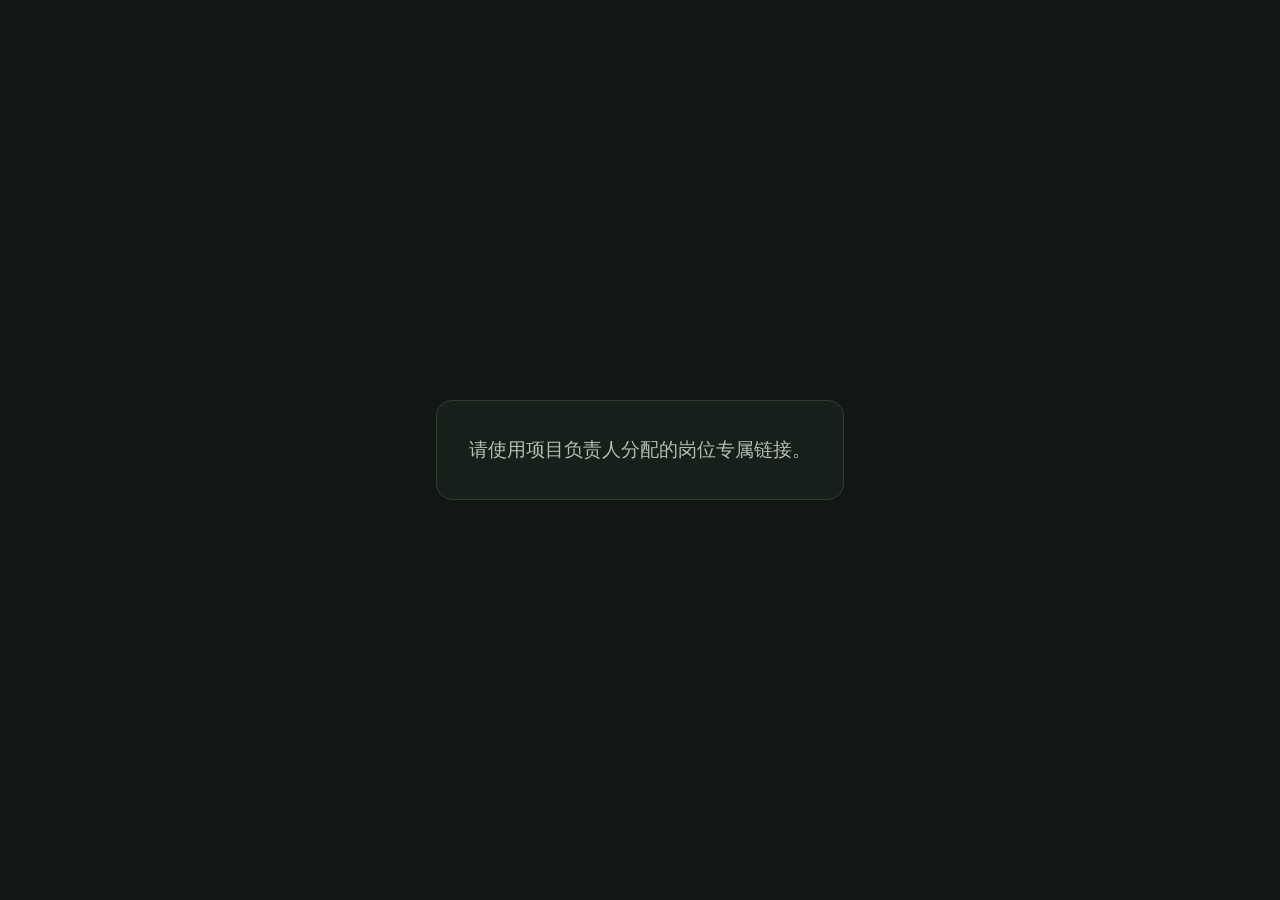
==== index.html @ b751314c "feat: publish FruitTrack Team Hub" ====
<!doctype html>
<html lang="zh-CN">
<head>
  <meta charset="utf-8">
  <meta name="viewport" content="width=device-width, initial-scale=1">
  <meta name="color-scheme" content="light dark">
  <title>FruitTrack Team Hub</title>
  <style>
    :root { color-scheme: light dark; font-family: "Segoe UI", "Microsoft YaHei", sans-serif; background: #111713; color: #edf2ee; }
    body { display: grid; min-height: 100vh; margin: 0; place-items: center; }
    main { max-width: 34rem; margin: 1.5rem; padding: 2rem; border: 1px solid #303d34; border-radius: 1rem; background: #171f1a; text-align: center; }
    p { margin: 0; color: #b1beb5; font-size: clamp(1rem, 2vw, 1.2rem); line-height: 1.8; }
  </style>
</head>
<body>
  <main>
    <p>请使用项目负责人分配的岗位专属链接。</p>
  </main>
</body>
</html>
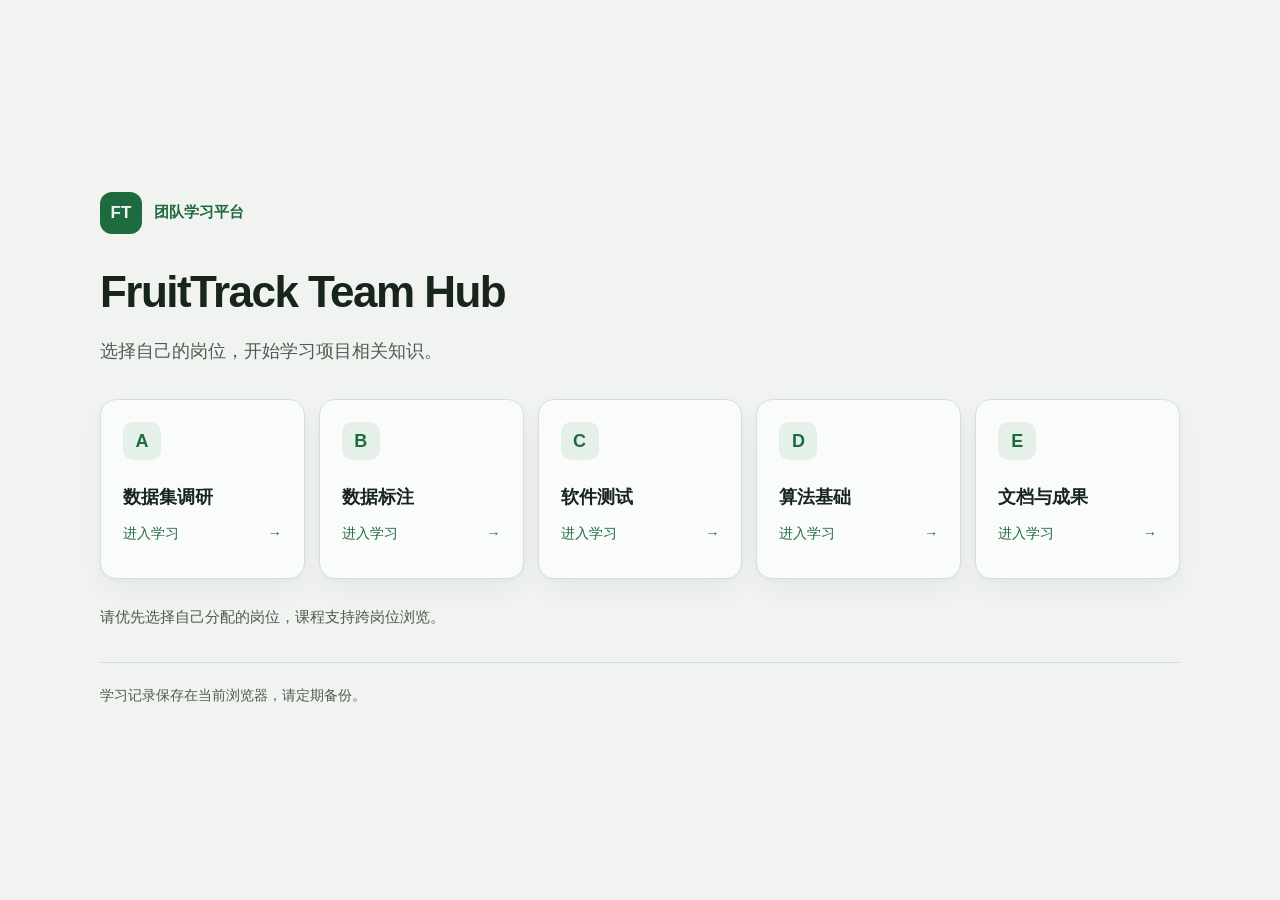
==== commit faec355d: "feat: add role selection homepage" ====
--- a/index.html
+++ b/index.html
@@ -4,17 +4,104 @@
   <meta charset="utf-8">
   <meta name="viewport" content="width=device-width, initial-scale=1">
   <meta name="color-scheme" content="light dark">
+  <meta name="description" content="FruitTrack 团队学习平台：选择岗位，学习项目相关知识。">
   <title>FruitTrack Team Hub</title>
   <style>
-    :root { color-scheme: light dark; font-family: "Segoe UI", "Microsoft YaHei", sans-serif; background: #111713; color: #edf2ee; }
-    body { display: grid; min-height: 100vh; margin: 0; place-items: center; }
-    main { max-width: 34rem; margin: 1.5rem; padding: 2rem; border: 1px solid #303d34; border-radius: 1rem; background: #171f1a; text-align: center; }
-    p { margin: 0; color: #b1beb5; font-size: clamp(1rem, 2vw, 1.2rem); line-height: 1.8; }
+    :root {
+      color-scheme: light;
+      --page: #f0f3f0;
+      --panel: #fafcfb;
+      --ink: #17251d;
+      --muted: #4d5c52;
+      --brand: #1f6b40;
+      --brand-soft: #e5f1e8;
+      --line: #d5dfd8;
+      --shadow: 0 2px 4px rgb(21 43 28 / 3%), 0 12px 28px rgb(21 43 28 / 4%);
+      font-family: "Segoe UI", "Microsoft YaHei UI", "Microsoft YaHei", sans-serif;
+      background: var(--page);
+      color: var(--ink);
+    }
+    * { box-sizing: border-box; }
+    body { display: grid; min-height: 100vh; min-height: 100svh; margin: 0; padding: 48px 24px; place-items: center; }
+    main { width: 100%; max-width: 1080px; min-width: 0; }
+    .brand { display: inline-flex; align-items: center; gap: 12px; margin-bottom: 32px; color: var(--brand); font-size: 15px; font-weight: 650; }
+    .brand-mark { display: grid; width: 42px; height: 42px; border-radius: 12px; background: var(--brand); color: var(--page); font-size: 17px; font-weight: 700; place-items: center; }
+    h1 { margin: 0; font-size: clamp(1.9rem, 4vw, 2.75rem); font-weight: 700; line-height: 1.2; letter-spacing: -.035em; overflow-wrap: anywhere; }
+    .welcome { margin: 16px 0 0; color: var(--muted); font-size: 18px; line-height: 1.8; }
+    .role-grid { display: grid; grid-template-columns: repeat(5, minmax(0, 1fr)); gap: 14px; margin: 32px 0 24px; }
+    .role-card { display: flex; min-width: 0; min-height: 180px; flex-direction: column; align-items: flex-start; padding: 22px; border: 1px solid var(--line); border-radius: 16px; background: var(--panel); box-shadow: var(--shadow); color: var(--ink); text-decoration: none; }
+    .role-letter { display: grid; width: 38px; height: 38px; margin-bottom: 24px; border-radius: 10px; background: var(--brand-soft); color: var(--brand); font-size: 18px; font-weight: 700; place-items: center; }
+    .role-name { font-size: 18px; font-weight: 650; line-height: 1.5; }
+    .role-action { display: flex; width: 100%; align-items: center; justify-content: space-between; gap: 12px; margin-top: 12px; color: var(--brand); font-size: 14px; line-height: 1.5; }
+    .role-card:hover { border-color: var(--brand); background: var(--brand-soft); }
+    .role-card:focus-visible { outline: 3px solid var(--brand); outline-offset: 4px; }
+    .guidance { margin: 0; color: var(--muted); font-size: 15px; line-height: 1.8; }
+    footer { margin-top: 32px; padding-top: 20px; border-top: 1px solid var(--line); }
+    footer p { margin: 0; color: var(--muted); font-size: 14px; line-height: 1.8; }
+    @media (max-width: 900px) {
+      .role-grid { grid-template-columns: repeat(3, minmax(0, 1fr)); }
+    }
+    @media (max-width: 600px) {
+      body { padding: 32px 20px; }
+      .brand { margin-bottom: 24px; }
+      .welcome { font-size: 16px; }
+      .role-grid { grid-template-columns: 1fr; gap: 12px; margin-top: 24px; }
+      .role-card { display: grid; min-height: 88px; grid-template-columns: 40px minmax(0, 1fr) auto; align-items: center; gap: 14px; padding: 18px; }
+      .role-letter { margin: 0; }
+      .role-name { font-size: 17px; }
+      .role-action { width: auto; margin: 0; }
+      .action-label { display: none; }
+      footer { margin-top: 24px; }
+    }
+    @media (prefers-color-scheme: dark) {
+      :root {
+        color-scheme: dark;
+        --page: #11171a;
+        --panel: #1d2529;
+        --ink: #e9efec;
+        --muted: #b5c0bb;
+        --brand: #9adbb6;
+        --brand-soft: #20372b;
+        --line: #3a474c;
+        --shadow: none;
+      }
+    }
+    @media (forced-colors: active) {
+      .role-card:focus-visible { outline-color: Highlight; }
+    }
   </style>
 </head>
 <body>
   <main>
-    <p>请使用项目负责人分配的岗位专属链接。</p>
+    <header>
+      <div class="brand"><span class="brand-mark" aria-hidden="true">FT</span><span>团队学习平台</span></div>
+      <h1>FruitTrack Team Hub</h1>
+      <p class="welcome">选择自己的岗位，开始学习项目相关知识。</p>
+    </header>
+    <nav class="role-grid" aria-label="岗位选择">
+      <a class="role-card" href="online/a/">
+        <span class="role-letter">A</span><span class="role-name">数据集调研</span>
+        <span class="role-action"><span class="action-label">进入学习</span><span aria-hidden="true">→</span></span>
+      </a>
+      <a class="role-card" href="online/b/">
+        <span class="role-letter">B</span><span class="role-name">数据标注</span>
+        <span class="role-action"><span class="action-label">进入学习</span><span aria-hidden="true">→</span></span>
+      </a>
+      <a class="role-card" href="online/c/">
+        <span class="role-letter">C</span><span class="role-name">软件测试</span>
+        <span class="role-action"><span class="action-label">进入学习</span><span aria-hidden="true">→</span></span>
+      </a>
+      <a class="role-card" href="online/d/">
+        <span class="role-letter">D</span><span class="role-name">算法基础</span>
+        <span class="role-action"><span class="action-label">进入学习</span><span aria-hidden="true">→</span></span>
+      </a>
+      <a class="role-card" href="online/e/">
+        <span class="role-letter">E</span><span class="role-name">文档与成果</span>
+        <span class="role-action"><span class="action-label">进入学习</span><span aria-hidden="true">→</span></span>
+      </a>
+    </nav>
+    <p class="guidance">请优先选择自己分配的岗位，课程支持跨岗位浏览。</p>
+    <footer><p>学习记录保存在当前浏览器，请定期备份。</p></footer>
   </main>
 </body>
 </html>
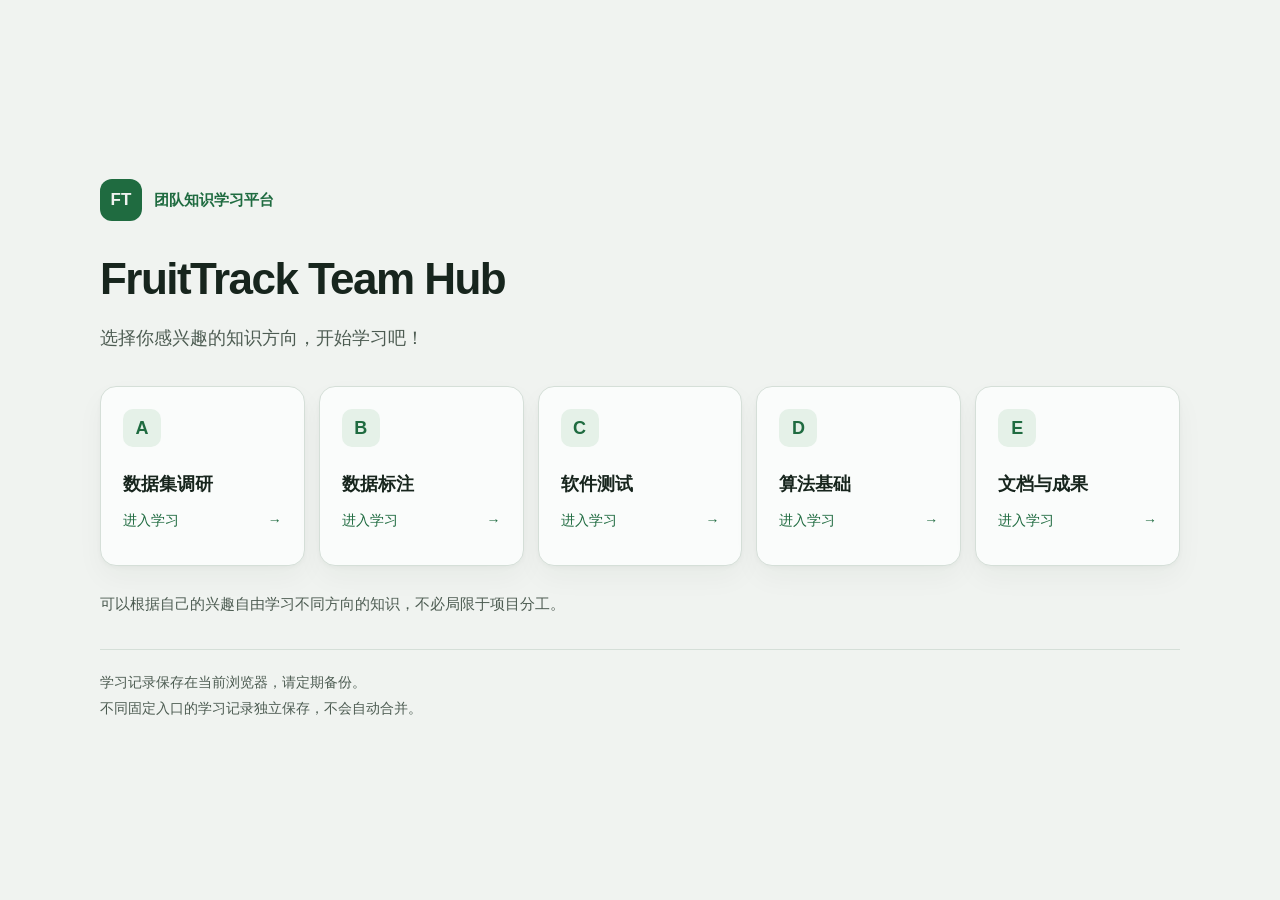
==== commit b86ebe8f: "docs: update homepage learning directions" ====
--- a/index.html
+++ b/index.html
@@ -4,7 +4,7 @@
   <meta charset="utf-8">
   <meta name="viewport" content="width=device-width, initial-scale=1">
   <meta name="color-scheme" content="light dark">
-  <meta name="description" content="FruitTrack 团队学习平台：选择岗位，学习项目相关知识。">
+  <meta name="description" content="FruitTrack 团队知识学习平台：选择感兴趣的知识方向，自由学习项目相关知识。">
   <title>FruitTrack Team Hub</title>
   <style>
     :root {
@@ -74,11 +74,11 @@
 <body>
   <main>
     <header>
-      <div class="brand"><span class="brand-mark" aria-hidden="true">FT</span><span>团队学习平台</span></div>
+      <div class="brand"><span class="brand-mark" aria-hidden="true">FT</span><span>团队知识学习平台</span></div>
       <h1>FruitTrack Team Hub</h1>
-      <p class="welcome">选择自己的岗位，开始学习项目相关知识。</p>
+      <p class="welcome">选择你感兴趣的知识方向，开始学习吧！</p>
     </header>
-    <nav class="role-grid" aria-label="岗位选择">
+    <nav class="role-grid" aria-label="学习方向选择">
       <a class="role-card" href="online/a/">
         <span class="role-letter">A</span><span class="role-name">数据集调研</span>
         <span class="role-action"><span class="action-label">进入学习</span><span aria-hidden="true">→</span></span>
@@ -100,8 +100,11 @@
         <span class="role-action"><span class="action-label">进入学习</span><span aria-hidden="true">→</span></span>
       </a>
     </nav>
-    <p class="guidance">请优先选择自己分配的岗位，课程支持跨岗位浏览。</p>
-    <footer><p>学习记录保存在当前浏览器，请定期备份。</p></footer>
+    <p class="guidance">可以根据自己的兴趣自由学习不同方向的知识，不必局限于项目分工。</p>
+    <footer>
+      <p>学习记录保存在当前浏览器，请定期备份。</p>
+      <p>不同固定入口的学习记录独立保存，不会自动合并。</p>
+    </footer>
   </main>
 </body>
 </html>
